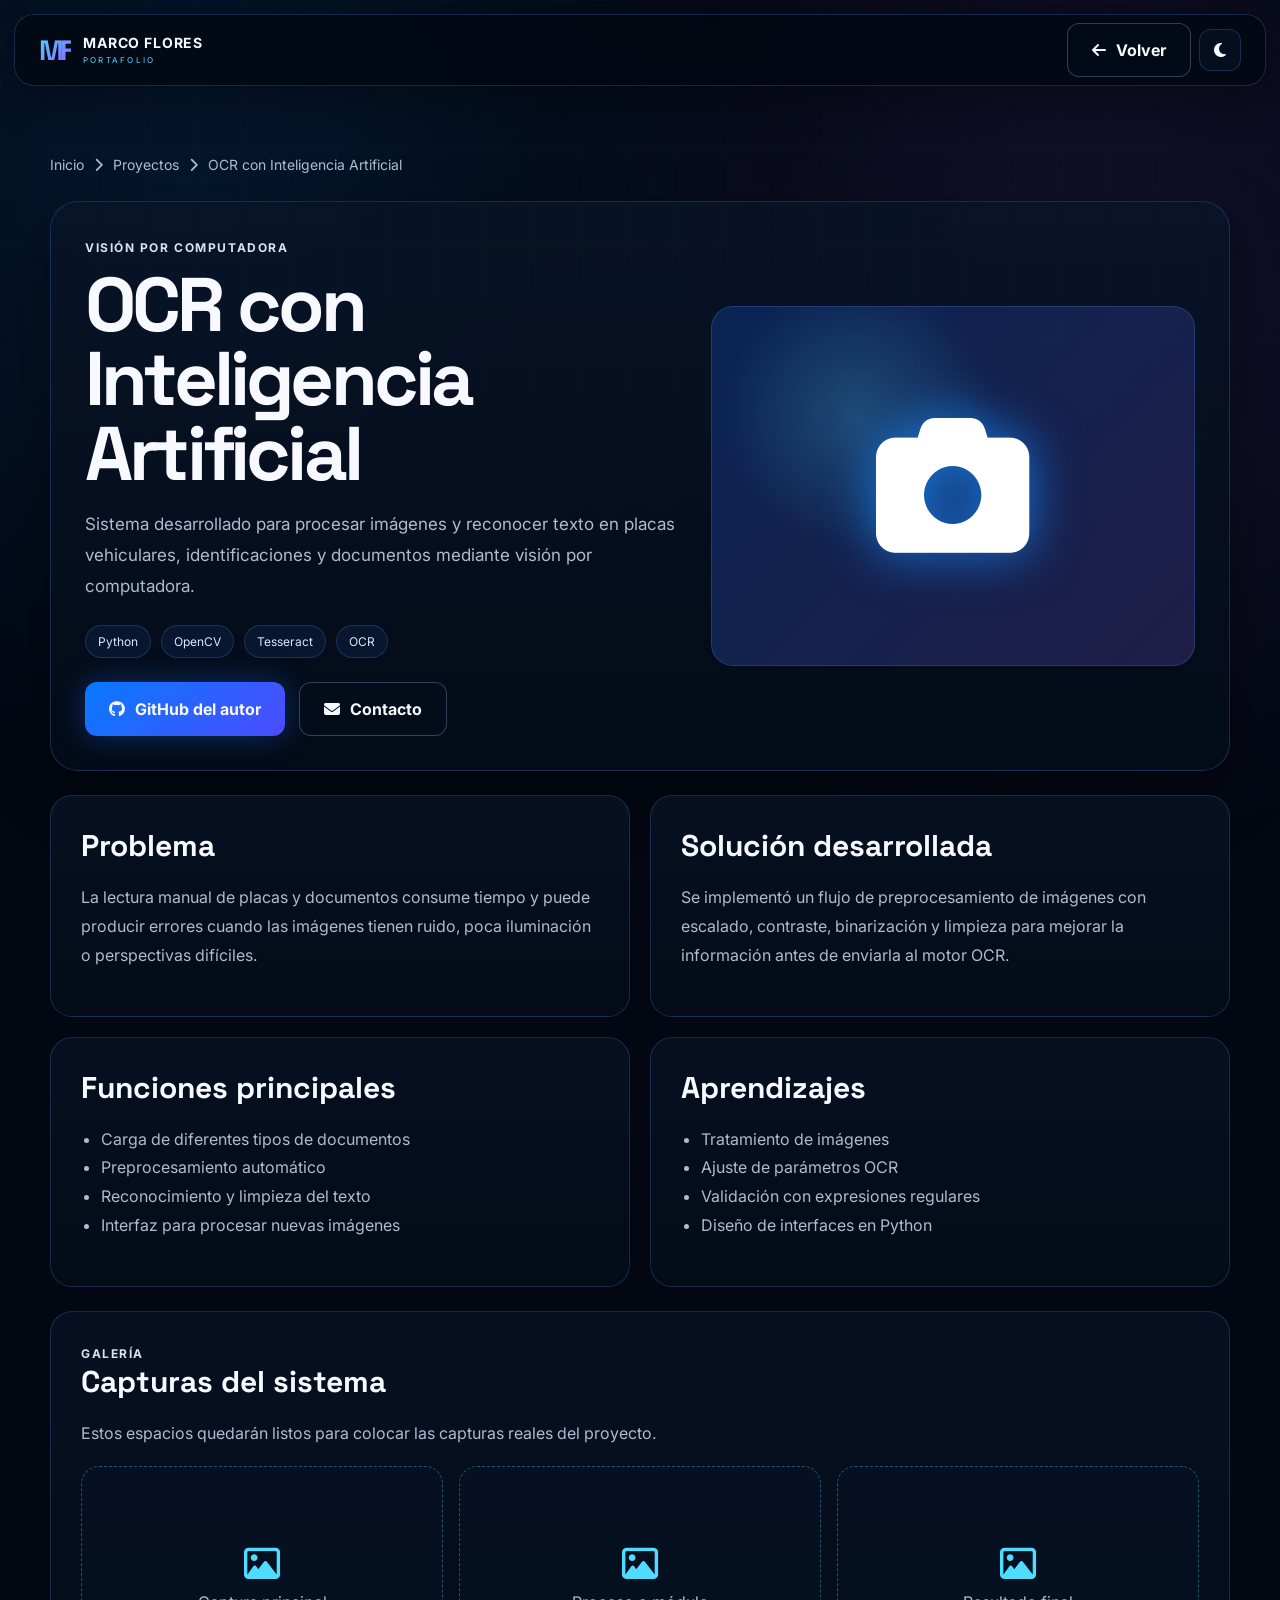
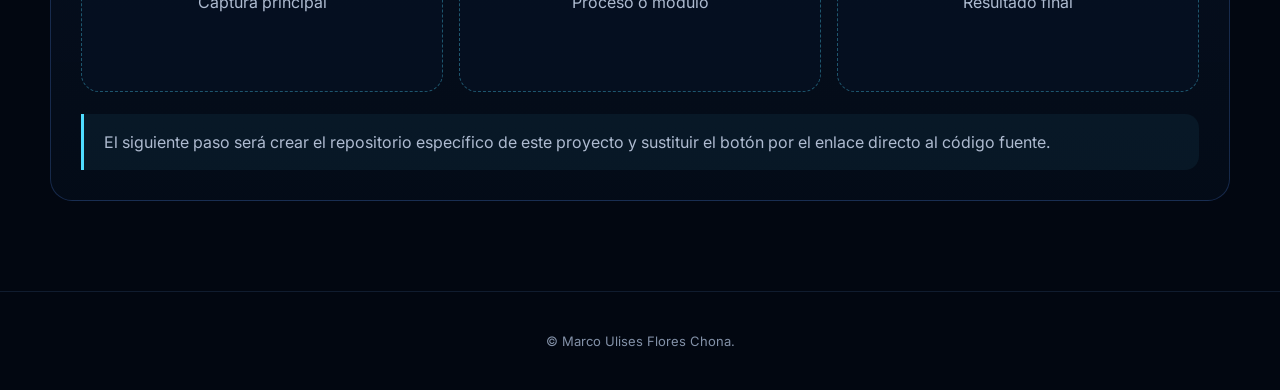
==== proyectos/ocr.html @ f9978b13 "Agregar páginas individuales de proyectos" ====
<!DOCTYPE html>
<html lang="es">
<head>
  <meta charset="UTF-8">
  <meta name="viewport" content="width=device-width, initial-scale=1.0">
  <meta name="theme-color" content="#020711">
  <link rel="preconnect" href="https://fonts.googleapis.com">
  <link rel="preconnect" href="https://fonts.gstatic.com" crossorigin>
  <link href="https://fonts.googleapis.com/css2?family=Inter:wght@400;500;600;700;800&family=Space+Grotesk:wght@500;600;700&display=swap" rel="stylesheet">
  <link rel="stylesheet" href="https://cdnjs.cloudflare.com/ajax/libs/font-awesome/6.7.2/css/all.min.css">
  <link rel="stylesheet" href="../css/style.css">

  <meta name="description" content="Sistema desarrollado para procesar imágenes y reconocer texto en placas vehiculares, identificaciones y documentos mediante visión por computadora.">
  <title>OCR con Inteligencia Artificial | Marco Flores</title>
</head>
<body>
  <canvas id="particles"></canvas>

  <header class="topbar">
    <a href="../index.html" class="brand">
      <span class="brand-mark">MF</span>
      <span class="brand-text"><strong>MARCO FLORES</strong><small>PORTAFOLIO</small></span>
    </a>
    <div class="header-actions">
      <a class="btn btn-outline" href="../index.html#proyectos"><i class="fa-solid fa-arrow-left"></i> Volver</a>
      <button class="theme-btn" id="themeBtn" aria-label="Cambiar tema"><i class="fa-solid fa-moon"></i></button>
    </div>
  </header>

  <main class="project-detail-page">
    <nav class="project-breadcrumb">
      <a href="../index.html">Inicio</a><i class="fa-solid fa-chevron-right"></i>
      <a href="../index.html#proyectos">Proyectos</a><i class="fa-solid fa-chevron-right"></i>
      <span>OCR con Inteligencia Artificial</span>
    </nav>

    <section class="project-detail-hero reveal visible">
      <div>
        <span class="kicker">VISIÓN POR COMPUTADORA</span>
        <h1>OCR con Inteligencia Artificial</h1>
        <p>Sistema desarrollado para procesar imágenes y reconocer texto en placas vehiculares, identificaciones y documentos mediante visión por computadora.</p>
        <div class="project-meta"><span>Python</span><span>OpenCV</span><span>Tesseract</span><span>OCR</span></div>
        <div class="project-actions">
          <a class="btn btn-primary" href="https://github.com/marco940" target="_blank" rel="noopener noreferrer">
            <i class="fa-brands fa-github"></i> GitHub del autor
          </a>
          <a class="btn btn-outline" href="../index.html#contacto">
            <i class="fa-solid fa-envelope"></i> Contacto
          </a>
        </div>
      </div>
      <div class="project-cover">
        <i class="fa-solid fa-camera"></i>
      </div>
    </section>

    <section class="detail-grid">
      <article class="detail-card reveal visible">
        <h2>Problema</h2>
        <p>La lectura manual de placas y documentos consume tiempo y puede producir errores cuando las imágenes tienen ruido, poca iluminación o perspectivas difíciles.</p>
      </article>
      <article class="detail-card reveal visible">
        <h2>Solución desarrollada</h2>
        <p>Se implementó un flujo de preprocesamiento de imágenes con escalado, contraste, binarización y limpieza para mejorar la información antes de enviarla al motor OCR.</p>
      </article>
      <article class="detail-card reveal visible">
        <h2>Funciones principales</h2>
        <ul><li>Carga de diferentes tipos de documentos</li><li>Preprocesamiento automático</li><li>Reconocimiento y limpieza del texto</li><li>Interfaz para procesar nuevas imágenes</li></ul>
      </article>
      <article class="detail-card reveal visible">
        <h2>Aprendizajes</h2>
        <ul><li>Tratamiento de imágenes</li><li>Ajuste de parámetros OCR</li><li>Validación con expresiones regulares</li><li>Diseño de interfaces en Python</li></ul>
      </article>
    </section>

    <section class="detail-card gallery-section reveal visible">
      <span class="kicker">GALERÍA</span>
      <h2>Capturas del sistema</h2>
      <p>Estos espacios quedarán listos para colocar las capturas reales del proyecto.</p>
      <div class="gallery-grid">
        <div class="gallery-placeholder"><div><i class="fa-regular fa-image"></i>Captura principal</div></div>
        <div class="gallery-placeholder"><div><i class="fa-regular fa-image"></i>Proceso o módulo</div></div>
        <div class="gallery-placeholder"><div><i class="fa-regular fa-image"></i>Resultado final</div></div>
      </div>
      <div class="project-note">
        El siguiente paso será crear el repositorio específico de este proyecto y sustituir el botón por el enlace directo al código fuente.
      </div>
    </section>
  </main>

  <footer><p>© <span id="year"></span> Marco Ulises Flores Chona.</p></footer>
  <script src="../js/main.js"></script>
</body>
</html>
---- css/style.css ----
:root {
  --bg: #020711;
  --panel: rgba(6, 15, 31, .72);
  --panel-strong: rgba(8, 19, 40, .92);
  --line: rgba(92, 151, 255, .22);
  --text: #f7f9ff;
  --muted: #aebbd0;
  --blue: #168bff;
  --cyan: #4fdcff;
  --purple: #8d5cff;
  --radius: 22px;
  --shadow: 0 20px 60px rgba(0, 0, 0, .42);
}

* { box-sizing: border-box; }
html { scroll-behavior: smooth; }
body {
  margin: 0;
  color: var(--text);
  background:
    radial-gradient(circle at 15% 10%, rgba(22,139,255,.12), transparent 28%),
    radial-gradient(circle at 85% 15%, rgba(141,92,255,.12), transparent 28%),
    var(--bg);
  font-family: Inter, sans-serif;
  min-height: 100vh;
  overflow-x: hidden;
}
body::before {
  content: "";
  position: fixed;
  inset: 0;
  pointer-events: none;
  background: linear-gradient(rgba(255,255,255,.015) 1px, transparent 1px),
              linear-gradient(90deg, rgba(255,255,255,.015) 1px, transparent 1px);
  background-size: 48px 48px;
  mask-image: linear-gradient(to bottom, black, transparent 85%);
}
a { color: inherit; text-decoration: none; }
img { max-width: 100%; display: block; }
button { font: inherit; }
#particles { position: fixed; inset: 0; z-index: -1; opacity: .75; }

.topbar {
  position: sticky;
  top: 0;
  z-index: 50;
  width: min(1440px, calc(100% - 28px));
  margin: 14px auto 0;
  min-height: 72px;
  padding: 0 24px;
  border: 1px solid var(--line);
  border-radius: 20px;
  background: rgba(2, 8, 18, .8);
  backdrop-filter: blur(18px);
  display: flex;
  align-items: center;
  justify-content: space-between;
  box-shadow: 0 14px 40px rgba(0,0,0,.28);
}
.brand { display:flex; align-items:center; gap:12px; }
.brand-mark {
  font-family: "Space Grotesk", sans-serif;
  font-size: 28px;
  font-weight: 800;
  letter-spacing: -4px;
  background: linear-gradient(135deg, var(--cyan), var(--purple));
  -webkit-background-clip: text;
  color: transparent;
}
.brand-text { display:flex; flex-direction:column; line-height:1.05; }
.brand-text strong { font-size: 14px; letter-spacing: .06em; }
.brand-text small { color: var(--cyan); letter-spacing: .28em; font-size: 8px; margin-top: 5px; }
.nav { display:flex; gap: 6px; align-items:center; }
.nav a {
  color: #dce5f4;
  font-size: 13px;
  padding: 25px 13px;
  position: relative;
  transition: .25s ease;
}
.nav a i { margin-right: 7px; color: #cbd6e8; }
.nav a::after {
  content:"";
  position:absolute;
  left:14px; right:14px; bottom:8px;
  height:2px; border-radius:999px;
  background: linear-gradient(90deg, var(--blue), var(--purple));
  transform: scaleX(0);
  transition:.25s ease;
}
.nav a:hover, .nav a.active { color: var(--cyan); }
.nav a.active::after, .nav a:hover::after { transform:scaleX(1); }
.menu-btn { display:none; border:0; color:white; background:transparent; font-size:22px; }

main { width:min(1320px, calc(100% - 36px)); margin:0 auto; }
.section { padding: 110px 0 40px; scroll-margin-top: 90px; }

.hero {
  min-height: 730px;
  display:grid;
  grid-template-columns: 1.08fr .92fr;
  align-items:center;
  gap:64px;
}
.eyebrow, .kicker {
  font-size: 12px;
  font-weight: 700;
  letter-spacing: .13em;
  color: #d8e2f0;
}
.eyebrow {
  display:inline-flex;
  align-items:center;
  gap:8px;
  padding:9px 13px;
  border:1px solid var(--line);
  border-radius:999px;
  background:rgba(8,19,40,.65);
}
.eyebrow i, .kicker i { color:var(--blue); font-size:8px; }
.hero h1 {
  margin:22px 0 12px;
  font-family:"Space Grotesk", sans-serif;
  font-size:clamp(52px, 6.1vw, 88px);
  line-height:.98;
  letter-spacing:-.05em;
}
.hero h1 span {
  display:block;
  background:linear-gradient(90deg, var(--cyan), var(--purple));
  -webkit-background-clip:text;
  color:transparent;
}
.role {
  color:var(--cyan);
  letter-spacing:.28em;
  font-size:13px;
  font-weight:700;
  margin:24px 0 18px;
}
.intro { max-width:650px; color:var(--muted); font-size:17px; line-height:1.75; }
.hero-actions { display:flex; gap:18px; margin:30px 0 26px; flex-wrap:wrap; }
.btn {
  min-height:54px;
  padding:0 24px;
  border-radius:12px;
  display:inline-flex;
  align-items:center;
  justify-content:center;
  gap:10px;
  font-weight:700;
  transition:.28s ease;
}
.btn-primary {
  background:linear-gradient(135deg, #0879ff, #4c4cff);
  box-shadow:0 0 30px rgba(29,111,255,.35);
}
.btn-outline { border:1px solid rgba(169,196,255,.28); background:rgba(5,13,27,.55); }
.btn:hover { transform:translateY(-3px); box-shadow:0 14px 30px rgba(42,105,255,.25); }
.social-links { display:flex; gap:20px; }
.social-links a { font-size:25px; color:#b8cff7; transition:.2s; }
.social-links a:hover { color:var(--cyan); transform:translateY(-3px); }

.hero-visual { position:relative; min-height:590px; display:grid; place-items:center; }
.photo-frame {
  width:min(430px, 84%);
  aspect-ratio: .74;
  padding:2px;
  border-radius:24px;
  background:linear-gradient(145deg, rgba(79,220,255,.9), rgba(141,92,255,.38), rgba(79,220,255,.18));
  box-shadow:0 0 30px rgba(41,136,255,.34), 0 30px 80px rgba(0,0,0,.42);
}
.photo-frame img {
  width:100%; height:100%; object-fit:cover; object-position:center;
  border-radius:22px;
  filter:saturate(.9) contrast(1.02);
}
.availability, .floating-card {
  position:absolute;
  z-index:2;
  background:rgba(6,15,31,.86);
  border:1px solid var(--line);
  backdrop-filter:blur(15px);
  box-shadow:var(--shadow);
}
.availability {
  top:35px; right:-10px;
  padding:16px 20px;
  border-radius:16px;
  display:flex; align-items:center; gap:10px;
  font-size:13px; max-width:180px;
}
.availability span { width:10px; height:10px; border-radius:50%; background:#62ff5f; box-shadow:0 0 14px #62ff5f; }
.floating-card {
  right:-12px; bottom:70px;
  border-radius:18px; padding:18px 22px;
  display:flex; align-items:center; gap:14px;
}
.floating-card i { color:var(--blue); font-size:30px; }
.floating-card strong, .floating-card span { display:block; }
.floating-card span { color:var(--cyan); font-size:13px; margin-top:4px; }

.stats {
  padding:22px 34px;
  border:1px solid var(--line);
  border-radius:var(--radius);
  background:linear-gradient(180deg, rgba(10,22,43,.8), rgba(5,14,28,.8));
  box-shadow:var(--shadow);
  display:grid;
  grid-template-columns:repeat(5,1fr);
}
.stats article {
  display:flex; align-items:center; justify-content:center; gap:15px;
  padding:10px 18px;
  border-right:1px solid rgba(118,161,230,.17);
}
.stats article:last-child { border-right:0; }
.stats i { color:var(--blue); font-size:27px; }
.stats strong { display:block; font-size:24px; }
.stats span { color:var(--muted); font-size:12px; display:block; margin-top:3px; }

.section-heading { display:flex; justify-content:space-between; align-items:end; gap:20px; margin-bottom:28px; }
.section-heading h2, .glass-card h2, .contact h2 {
  font-family:"Space Grotesk", sans-serif;
  font-size:clamp(28px,3vw,42px);
  margin:9px 0 0;
}
.section-heading > a { color:#cbd8ec; font-size:14px; }
.section-heading > a i { margin-left:10px; }

.projects-grid { display:grid; grid-template-columns:repeat(4,1fr); gap:18px; }
.project-card {
  border:1px solid var(--line);
  border-radius:18px;
  overflow:hidden;
  background:linear-gradient(180deg, rgba(9,20,39,.88), rgba(4,12,25,.92));
  transition:.3s ease;
  box-shadow:0 18px 45px rgba(0,0,0,.25);
}
.project-card:hover { transform:translateY(-8px); border-color:rgba(79,220,255,.55); box-shadow:0 22px 55px rgba(14,91,212,.18); }
.project-image {
  height:180px;
  position:relative;
  display:grid;
  place-items:center;
  overflow:hidden;
}
.project-image::before {
  content:"";
  position:absolute; inset:0;
  background:
    linear-gradient(135deg, rgba(16,95,255,.26), rgba(141,92,255,.14)),
    radial-gradient(circle at 30% 30%, rgba(79,220,255,.25), transparent 28%);
}
.project-image::after {
  content:"";
  position:absolute; inset:0;
  background:linear-gradient(to top, rgba(3,10,22,.98), transparent 70%);
}
.project-ocr { background:url("https://images.unsplash.com/photo-1503376780353-7e6692767b70?auto=format&fit=crop&w=900&q=80") center/cover; }
.project-pos { background:url("https://images.unsplash.com/photo-1495474472287-4d71bcdd2085?auto=format&fit=crop&w=900&q=80") center/cover; }
.project-feedback { background:url("https://images.unsplash.com/photo-1551288049-bebda4e38f71?auto=format&fit=crop&w=900&q=80") center/cover; }
.project-robot { background:url("../img/robot-2wd.png") center/cover no-repeat; }
.project-icon { position:relative; z-index:2; font-size:42px; color:white; text-shadow:0 0 25px var(--blue); }
.project-content { padding:20px; }
.project-topline { display:flex; align-items:center; justify-content:space-between; gap:12px; }
.project-topline h3 { margin:0; font-size:20px; }
.project-topline a { width:35px; height:35px; display:grid; place-items:center; border-radius:10px; background:rgba(35,96,198,.13); color:var(--cyan); }
.project-content h4 { margin:7px 0 12px; font-size:14px; color:#e9effa; }
.project-content p { color:var(--muted); font-size:13px; line-height:1.65; min-height:84px; }
.tags { display:flex; flex-wrap:wrap; gap:7px; margin-top:16px; }
.tags span {
  padding:6px 10px; border-radius:999px;
  background:rgba(70,104,169,.18);
  color:#d9e4f5; font-size:11px;
  border:1px solid rgba(113,155,228,.12);
}

.about-grid { display:grid; grid-template-columns:1fr 1fr; gap:20px; }
.glass-card {
  border:1px solid var(--line);
  border-radius:var(--radius);
  background:linear-gradient(180deg, rgba(9,20,39,.76), rgba(4,12,25,.86));
  box-shadow:var(--shadow);
  padding:34px;
}
.glass-card p { color:var(--muted); line-height:1.75; }
.skills { display:flex; flex-wrap:wrap; gap:12px; margin-top:24px; }
.skills span, .cert-grid span {
  padding:13px 16px; border-radius:12px;
  background:rgba(20,47,91,.34);
  border:1px solid var(--line);
  color:#e9f0fb;
}
.skills i { color:var(--cyan); margin-right:8px; }
.muted { color:var(--muted); }
.cert-grid { display:grid; grid-template-columns:repeat(4,1fr); gap:12px; margin-top:24px; }
.contact { display:flex; align-items:center; justify-content:space-between; gap:30px; margin-bottom:70px; }
footer { border-top:1px solid rgba(110,154,231,.14); color:#8391a8; text-align:center; padding:28px 20px; font-size:13px; }

.reveal { opacity:0; transform:translateY(24px); transition:.75s ease; }
.reveal.visible { opacity:1; transform:none; }

@media (max-width: 1050px) {
  .nav {
    position:absolute; top:82px; left:0; right:0;
    display:none; flex-direction:column; align-items:stretch;
    padding:10px; background:rgba(2,8,18,.97);
    border:1px solid var(--line); border-radius:18px;
  }
  .nav.open { display:flex; }
  .nav a { padding:15px; }
  .menu-btn { display:block; }
  .hero { grid-template-columns:1fr; padding-top:80px; }
  .hero-copy { text-align:center; }
  .intro { margin-inline:auto; }
  .hero-actions, .social-links { justify-content:center; }
  .projects-grid { grid-template-columns:repeat(2,1fr); }
  .stats { grid-template-columns:repeat(2,1fr); }
  .stats article { border-right:0; border-bottom:1px solid rgba(118,161,230,.12); }
  .stats article:last-child { grid-column:1/-1; }
}
@media (max-width: 700px) {
  main { width:min(100% - 24px, 1320px); }
  .topbar { width:calc(100% - 20px); padding:0 16px; }
  .brand-text { display:none; }
  .hero { min-height:auto; gap:35px; }
  .hero h1 { font-size:46px; }
  .role { letter-spacing:.14em; line-height:1.6; }
  .hero-visual { min-height:500px; }
  .availability { right:0; top:12px; }
  .floating-card { right:0; bottom:26px; }
  .stats { grid-template-columns:1fr; }
  .stats article, .stats article:last-child { grid-column:auto; justify-content:flex-start; }
  .projects-grid, .about-grid, .cert-grid { grid-template-columns:1fr; }
  .section-heading, .contact { align-items:flex-start; flex-direction:column; }
  .section { padding-top:85px; }
}


/* Mejoras V3 */
.header-actions { display: flex; align-items: center; gap: 8px; }
.theme-btn {
  width: 42px; height: 42px; border-radius: 12px;
  border: 1px solid var(--line); background: rgba(9, 20, 39, .62);
  color: var(--text); cursor: pointer; transition: .25s ease;
}
.theme-btn:hover { transform: translateY(-2px); color: var(--cyan); }

.typing-cursor { animation: blink .75s infinite; margin-left: 3px; }
@keyframes blink { 50% { opacity: 0; } }

.project-open {
  width: 35px; height: 35px; display: grid; place-items: center;
  border: 0; border-radius: 10px; cursor: pointer;
  background: rgba(35,96,198,.13); color: var(--cyan); transition: .25s ease;
}
.project-open:hover { transform: translateY(-2px) rotate(4deg); background: rgba(35,96,198,.3); }

.experience-section { position: relative; }
.timeline { max-width: 980px; margin: 35px auto 0; position: relative; }
.timeline::before {
  content: ""; position: absolute; top: 0; bottom: 0; left: 155px; width: 2px;
  background: linear-gradient(var(--cyan), var(--purple), transparent);
}
.timeline-item { display: grid; grid-template-columns: 125px 1fr; gap: 62px; position: relative; margin-bottom: 25px; }
.timeline-item::before {
  content: ""; position: absolute; left: 147px; top: 27px; width: 16px; height: 16px;
  border-radius: 50%; background: var(--blue); box-shadow: 0 0 20px var(--blue);
}
.timeline-date { color: var(--cyan); font-size: 13px; font-weight: 700; padding-top: 26px; text-align: right; }
.timeline-card {
  border: 1px solid var(--line); border-radius: 18px; padding: 24px;
  background: linear-gradient(180deg, rgba(9,20,39,.78), rgba(4,12,25,.88));
  box-shadow: var(--shadow);
}
.timeline-card h3 { margin: 0 0 10px; font-family: "Space Grotesk", sans-serif; }
.timeline-card p { margin: 0; color: var(--muted); line-height: 1.7; }

.back-to-top {
  position: fixed; right: 24px; bottom: 24px; z-index: 30;
  width: 46px; height: 46px; border: 1px solid var(--line); border-radius: 14px;
  background: linear-gradient(135deg, #0879ff, #4c4cff); color: white;
  cursor: pointer; opacity: 0; pointer-events: none; transform: translateY(12px);
  transition: .25s ease; box-shadow: 0 12px 30px rgba(29,111,255,.3);
}
.back-to-top.visible { opacity: 1; pointer-events: auto; transform: none; }

.project-modal { position: fixed; inset: 0; z-index: 100; display: none; }
.project-modal.open { display: grid; place-items: center; }
.modal-backdrop { position: absolute; inset: 0; background: rgba(0,4,12,.78); backdrop-filter: blur(10px); }
.modal-content {
  width: min(760px, calc(100% - 28px)); max-height: 86vh; overflow-y: auto;
  position: relative; z-index: 1; border: 1px solid rgba(79,220,255,.35);
  border-radius: 24px; padding: 36px;
  background: linear-gradient(180deg, rgba(9,20,39,.98), rgba(3,10,22,.98));
  box-shadow: 0 30px 100px rgba(0,0,0,.65);
  animation: modalIn .28s ease;
}
@keyframes modalIn { from { opacity: 0; transform: translateY(18px) scale(.98); } }
.modal-close {
  position: absolute; top: 18px; right: 18px; width: 42px; height: 42px;
  border-radius: 12px; border: 1px solid var(--line);
  background: rgba(255,255,255,.04); color: white; cursor: pointer;
}
.modal-content h2 { font: 700 clamp(30px,5vw,48px)/1.05 "Space Grotesk", sans-serif; margin: 12px 48px 18px 0; }
.modal-content > p { color: var(--muted); line-height: 1.75; }
.modal-columns { display: grid; grid-template-columns: 1.35fr .65fr; gap: 25px; margin: 28px 0; }
.modal-columns h3 { margin: 0 0 14px; }
.modal-columns ul { margin: 0; padding-left: 20px; color: var(--muted); line-height: 1.9; }
.modal-actions { display: flex; gap: 12px; flex-wrap: wrap; }

body.light-theme {
  --bg: #eef4ff;
  --panel: rgba(255,255,255,.75);
  --panel-strong: rgba(255,255,255,.95);
  --line: rgba(31,89,178,.2);
  --text: #0a1730;
  --muted: #53627a;
  background: radial-gradient(circle at 15% 10%, rgba(22,139,255,.13), transparent 28%),
              radial-gradient(circle at 85% 15%, rgba(141,92,255,.11), transparent 28%),
              var(--bg);
}
body.light-theme .topbar,
body.light-theme .project-card,
body.light-theme .glass-card,
body.light-theme .timeline-card,
body.light-theme .modal-content { background: rgba(248,251,255,.9); }
body.light-theme .nav a,
body.light-theme .nav a i,
body.light-theme .project-content h4 { color: #24334d; }
body.light-theme .btn-outline { background: rgba(255,255,255,.72); }
body.light-theme .modal-close { color: #0a1730; }

@media (max-width: 700px) {
  .timeline::before { left: 9px; }
  .timeline-item { grid-template-columns: 1fr; gap: 10px; padding-left: 34px; }
  .timeline-item::before { left: 1px; top: 8px; }
  .timeline-date { text-align: left; padding-top: 0; }
  .modal-columns { grid-template-columns: 1fr; }
  .modal-content { padding: 28px 22px; }
}


.btn-ghost {
  border: 1px solid rgba(79,220,255,.25);
  background: rgba(79,220,255,.06);
  color: var(--cyan);
}

.project-detail-page {
  width: min(1180px, calc(100% - 32px));
  margin: 0 auto;
  padding: 70px 0 90px;
}
.project-breadcrumb {
  display: flex;
  gap: 10px;
  align-items: center;
  color: var(--muted);
  font-size: 14px;
  margin-bottom: 28px;
}
.project-breadcrumb a:hover { color: var(--cyan); }
.project-detail-hero {
  display: grid;
  grid-template-columns: 1.1fr .9fr;
  gap: 34px;
  align-items: center;
  padding: 34px;
  border: 1px solid var(--line);
  border-radius: 28px;
  background: linear-gradient(180deg, rgba(9,20,39,.84), rgba(4,12,25,.94));
  box-shadow: var(--shadow);
}
.project-detail-hero h1 {
  margin: 12px 0 18px;
  font: 700 clamp(42px,7vw,76px)/.98 "Space Grotesk", sans-serif;
  letter-spacing: -.05em;
}
.project-detail-hero p { color: var(--muted); line-height: 1.8; font-size: 17px; }
.project-cover {
  min-height: 360px;
  border-radius: 22px;
  border: 1px solid var(--line);
  display: grid;
  place-items: center;
  background:
    radial-gradient(circle at 30% 30%, rgba(79,220,255,.22), transparent 32%),
    linear-gradient(135deg, rgba(18,99,255,.24), rgba(141,92,255,.18)),
    #07101f;
  overflow: hidden;
}
.project-cover i {
  font-size: clamp(90px,12vw,170px);
  color: white;
  text-shadow: 0 0 50px rgba(22,139,255,.8);
}
.project-meta {
  display: flex;
  flex-wrap: wrap;
  gap: 10px;
  margin: 24px 0 0;
}
.project-meta span {
  border: 1px solid var(--line);
  background: rgba(23,58,109,.25);
  color: #dbe7f8;
  border-radius: 999px;
  padding: 8px 12px;
  font-size: 12px;
}
.detail-grid {
  display: grid;
  grid-template-columns: 1fr 1fr;
  gap: 20px;
  margin-top: 24px;
}
.detail-card {
  border: 1px solid var(--line);
  border-radius: 22px;
  background: linear-gradient(180deg, rgba(9,20,39,.74), rgba(4,12,25,.86));
  padding: 30px;
}
.detail-card h2 { margin: 0 0 18px; font: 700 30px "Space Grotesk", sans-serif; }
.detail-card p, .detail-card li { color: var(--muted); line-height: 1.8; }
.detail-card ul { padding-left: 20px; }
.gallery-section { margin-top: 24px; }
.gallery-grid { display: grid; grid-template-columns: repeat(3,1fr); gap: 16px; margin-top: 18px; }
.gallery-placeholder {
  aspect-ratio: 16/10;
  border: 1px dashed rgba(79,220,255,.35);
  border-radius: 18px;
  display: grid;
  place-items: center;
  text-align: center;
  color: var(--muted);
  background: rgba(8,20,40,.45);
  padding: 20px;
}
.gallery-placeholder i { display: block; font-size: 36px; color: var(--cyan); margin-bottom: 10px; }
.project-actions { display: flex; flex-wrap: wrap; gap: 14px; margin-top: 24px; }
.project-note {
  margin-top: 22px;
  padding: 18px 20px;
  border-left: 3px solid var(--cyan);
  background: rgba(79,220,255,.06);
  border-radius: 0 14px 14px 0;
  color: var(--muted);
}
body.light-theme .project-detail-hero,
body.light-theme .detail-card { background: rgba(248,251,255,.92); }
body.light-theme .project-meta span { color: #23344d; }
@media (max-width: 820px) {
  .project-detail-hero, .detail-grid { grid-template-columns: 1fr; }
  .gallery-grid { grid-template-columns: 1fr; }
  .project-detail-hero { padding: 24px; }
}
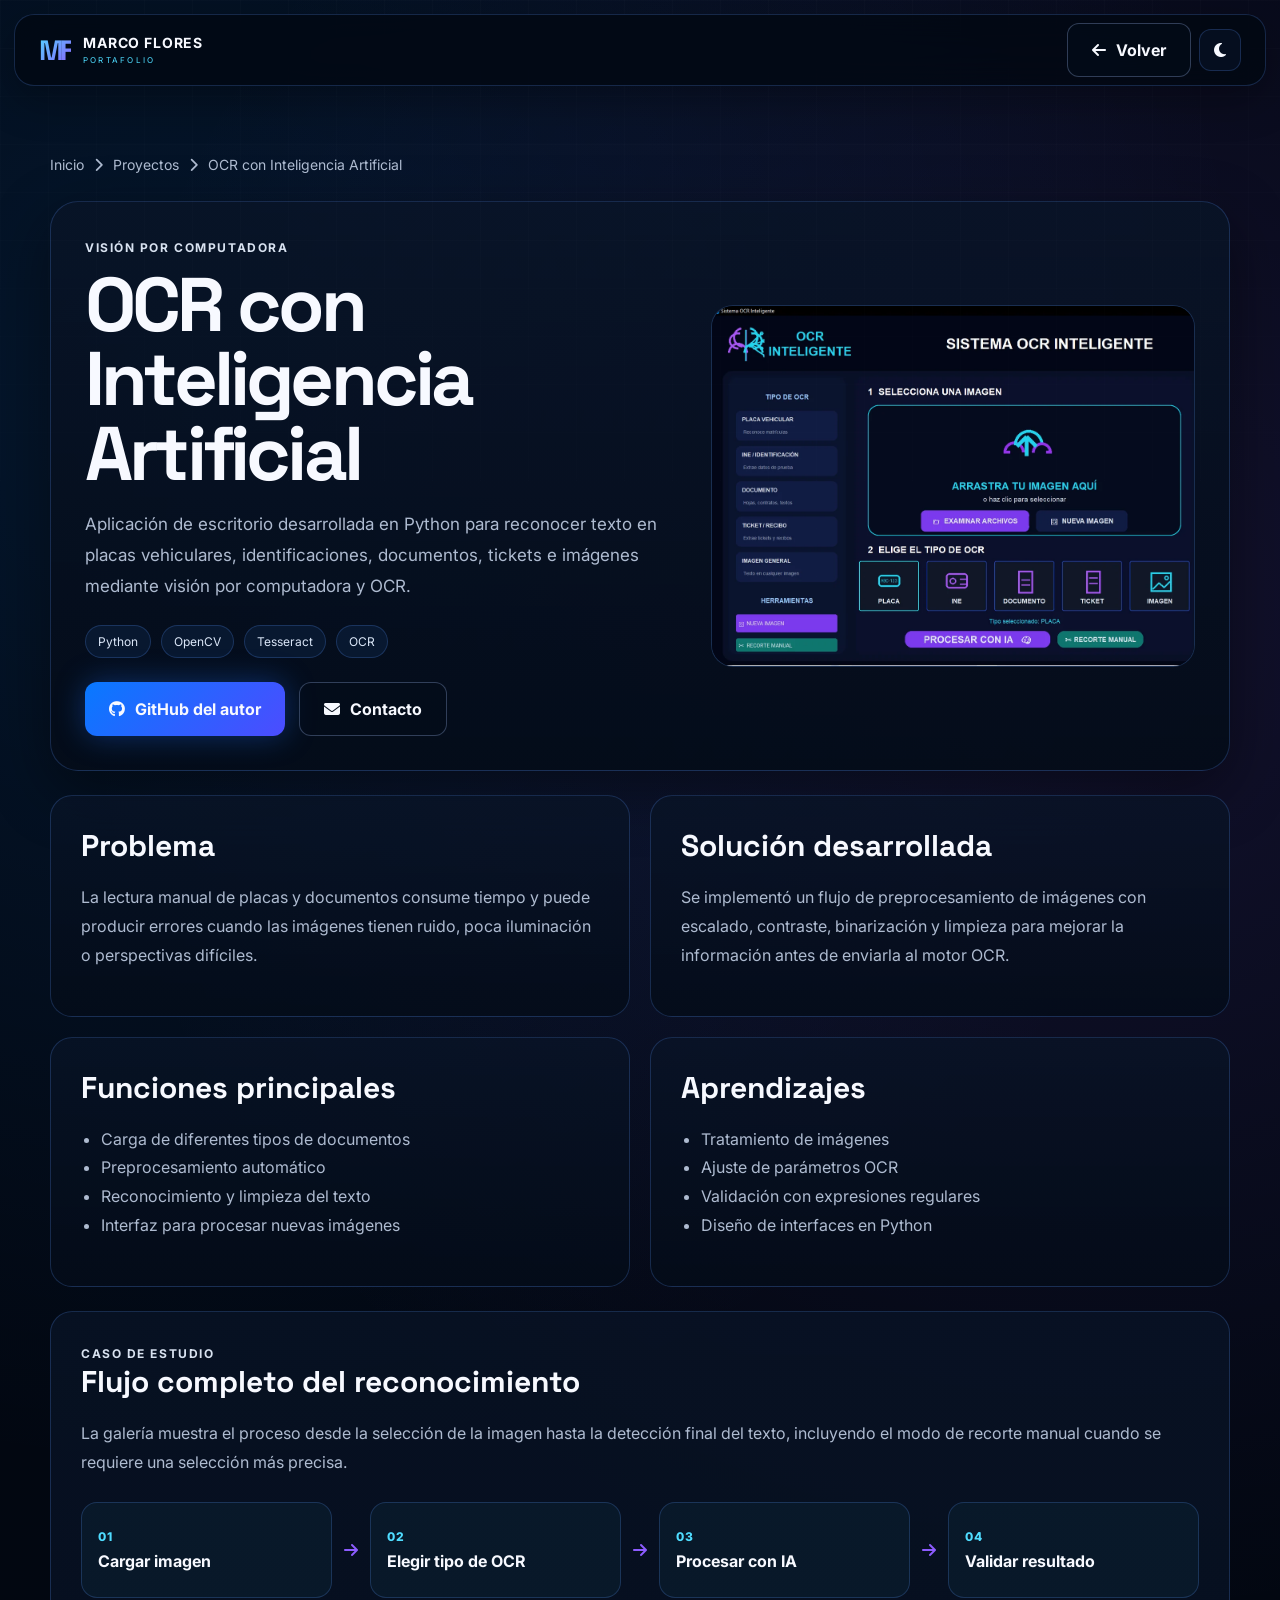
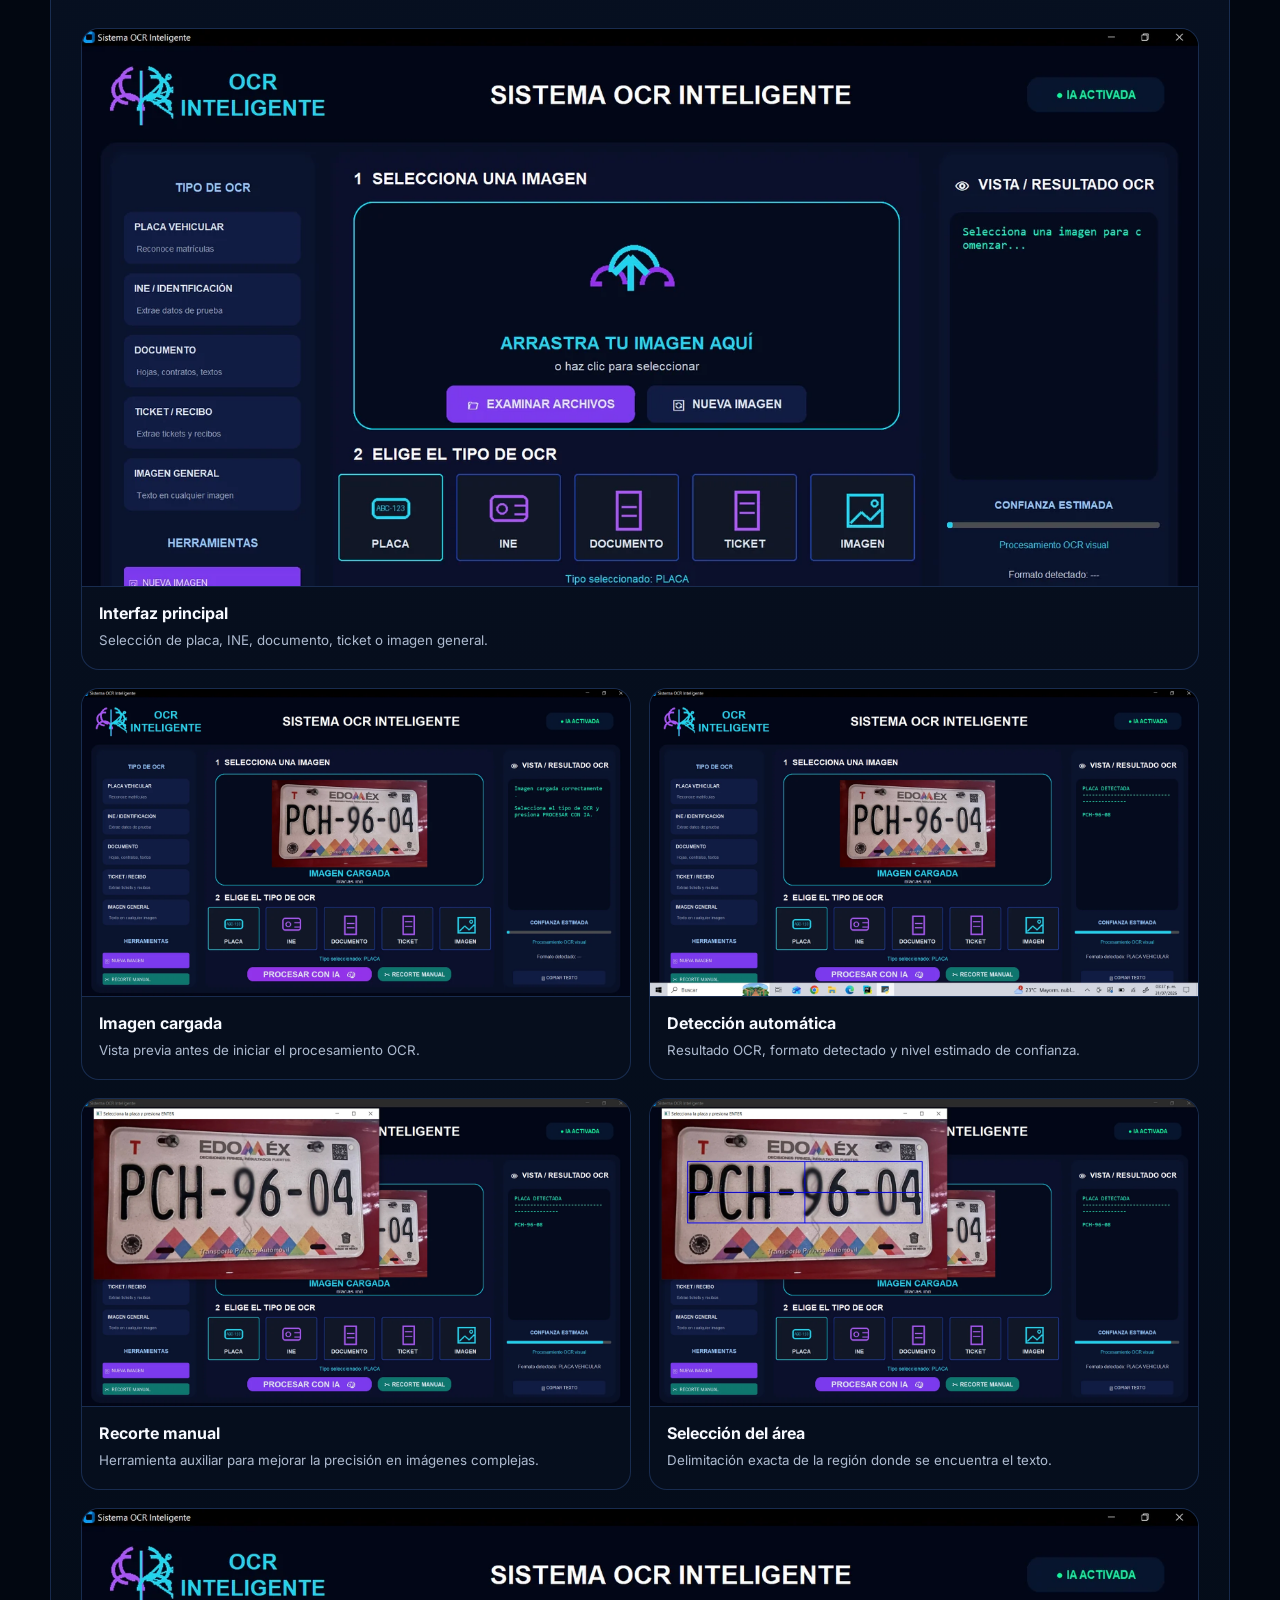
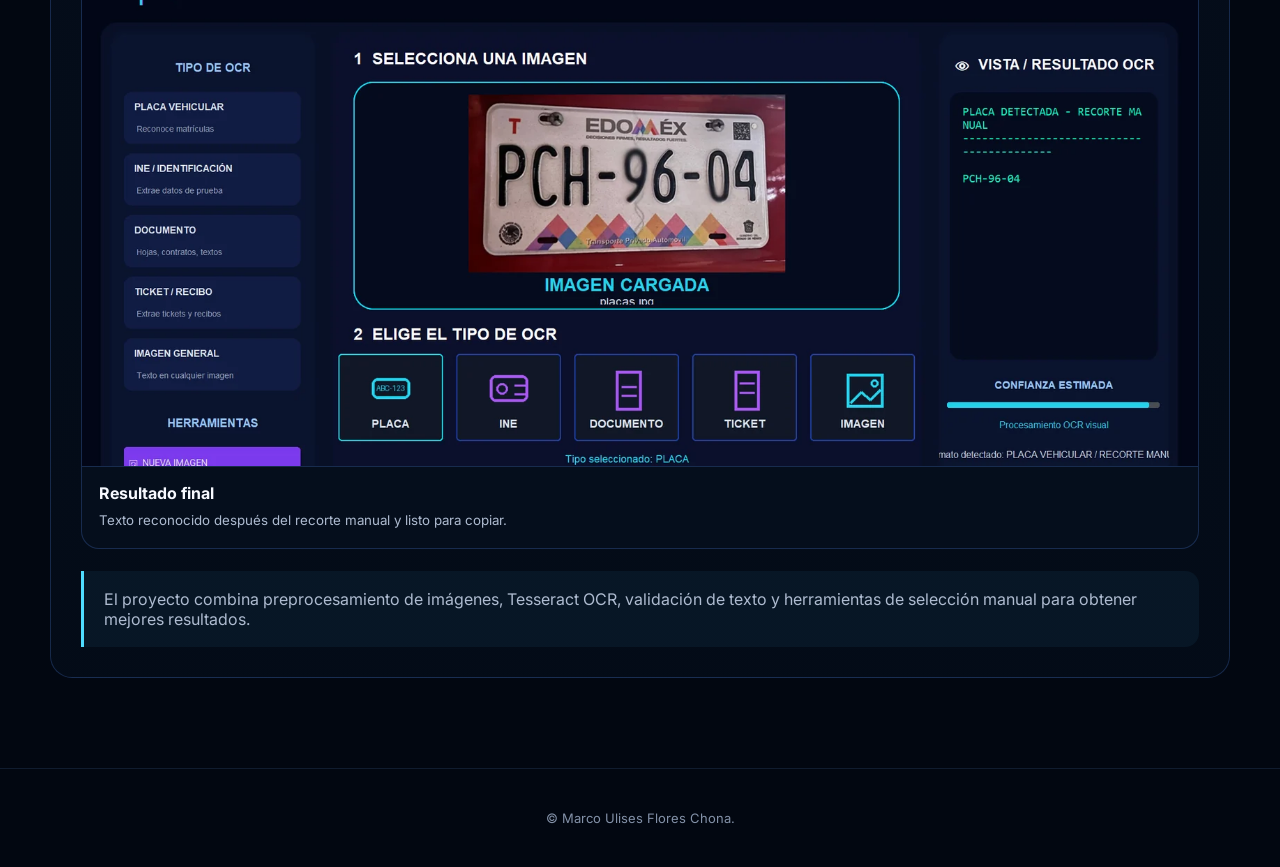
==== commit ff8cb646: "Agregar capturas reales del sistema OCR" ====
--- a/proyectos/ocr.html
+++ b/proyectos/ocr.html
@@ -10,7 +10,7 @@
   <link rel="stylesheet" href="https://cdnjs.cloudflare.com/ajax/libs/font-awesome/6.7.2/css/all.min.css">
   <link rel="stylesheet" href="../css/style.css">
 
-  <meta name="description" content="Sistema desarrollado para procesar imágenes y reconocer texto en placas vehiculares, identificaciones y documentos mediante visión por computadora.">
+  <meta name="description" content="Aplicación de escritorio desarrollada en Python para reconocer texto en placas vehiculares, identificaciones, documentos, tickets e imágenes mediante visión por computadora y OCR.">
   <title>OCR con Inteligencia Artificial | Marco Flores</title>
 </head>
 <body>
@@ -38,7 +38,7 @@
       <div>
         <span class="kicker">VISIÓN POR COMPUTADORA</span>
         <h1>OCR con Inteligencia Artificial</h1>
-        <p>Sistema desarrollado para procesar imágenes y reconocer texto en placas vehiculares, identificaciones y documentos mediante visión por computadora.</p>
+        <p>Aplicación de escritorio desarrollada en Python para reconocer texto en placas vehiculares, identificaciones, documentos, tickets e imágenes mediante visión por computadora y OCR.</p>
         <div class="project-meta"><span>Python</span><span>OpenCV</span><span>Tesseract</span><span>OCR</span></div>
         <div class="project-actions">
           <a class="btn btn-primary" href="https://github.com/marco940" target="_blank" rel="noopener noreferrer">
@@ -49,8 +49,9 @@
           </a>
         </div>
       </div>
-      <div class="project-cover">
-        <i class="fa-solid fa-camera"></i>
+      <div class="project-cover project-cover-image">
+        <img src="../img/proyectos/ocr/interfaz-principal.webp"
+             alt="Interfaz principal del Sistema OCR Inteligente">
       </div>
     </section>
 
@@ -74,16 +75,59 @@
     </section>
 
     <section class="detail-card gallery-section reveal visible">
-      <span class="kicker">GALERÍA</span>
-      <h2>Capturas del sistema</h2>
-      <p>Estos espacios quedarán listos para colocar las capturas reales del proyecto.</p>
-      <div class="gallery-grid">
-        <div class="gallery-placeholder"><div><i class="fa-regular fa-image"></i>Captura principal</div></div>
-        <div class="gallery-placeholder"><div><i class="fa-regular fa-image"></i>Proceso o módulo</div></div>
-        <div class="gallery-placeholder"><div><i class="fa-regular fa-image"></i>Resultado final</div></div>
+      <span class="kicker">CASO DE ESTUDIO</span>
+      <h2>Flujo completo del reconocimiento</h2>
+      <p>
+        La galería muestra el proceso desde la selección de la imagen hasta la detección
+        final del texto, incluyendo el modo de recorte manual cuando se requiere una
+        selección más precisa.
+      </p>
+
+      <div class="ocr-flow">
+        <div><span>01</span><strong>Cargar imagen</strong></div>
+        <i class="fa-solid fa-arrow-right"></i>
+        <div><span>02</span><strong>Elegir tipo de OCR</strong></div>
+        <i class="fa-solid fa-arrow-right"></i>
+        <div><span>03</span><strong>Procesar con IA</strong></div>
+        <i class="fa-solid fa-arrow-right"></i>
+        <div><span>04</span><strong>Validar resultado</strong></div>
       </div>
+
+      <div class="project-gallery">
+        <a class="gallery-item gallery-featured" href="../img/proyectos/ocr/interfaz-principal.webp" target="_blank">
+          <img src="../img/proyectos/ocr/interfaz-principal.webp" alt="Interfaz principal del OCR">
+          <span><strong>Interfaz principal</strong><small>Selección de placa, INE, documento, ticket o imagen general.</small></span>
+        </a>
+
+        <a class="gallery-item" href="../img/proyectos/ocr/imagen-cargada.webp" target="_blank">
+          <img src="../img/proyectos/ocr/imagen-cargada.webp" alt="Imagen de placa cargada en el sistema">
+          <span><strong>Imagen cargada</strong><small>Vista previa antes de iniciar el procesamiento OCR.</small></span>
+        </a>
+
+        <a class="gallery-item" href="../img/proyectos/ocr/resultado-automatico.webp" target="_blank">
+          <img src="../img/proyectos/ocr/resultado-automatico.webp" alt="Resultado automático de reconocimiento de placa">
+          <span><strong>Detección automática</strong><small>Resultado OCR, formato detectado y nivel estimado de confianza.</small></span>
+        </a>
+
+        <a class="gallery-item" href="../img/proyectos/ocr/recorte-manual.webp" target="_blank">
+          <img src="../img/proyectos/ocr/recorte-manual.webp" alt="Ventana de recorte manual del OCR">
+          <span><strong>Recorte manual</strong><small>Herramienta auxiliar para mejorar la precisión en imágenes complejas.</small></span>
+        </a>
+
+        <a class="gallery-item" href="../img/proyectos/ocr/seleccion-area.webp" target="_blank">
+          <img src="../img/proyectos/ocr/seleccion-area.webp" alt="Selección manual del área de la placa">
+          <span><strong>Selección del área</strong><small>Delimitación exacta de la región donde se encuentra el texto.</small></span>
+        </a>
+
+        <a class="gallery-item gallery-featured" href="../img/proyectos/ocr/resultado-final.webp" target="_blank">
+          <img src="../img/proyectos/ocr/resultado-final.webp" alt="Resultado final del reconocimiento manual">
+          <span><strong>Resultado final</strong><small>Texto reconocido después del recorte manual y listo para copiar.</small></span>
+        </a>
+      </div>
+
       <div class="project-note">
-        El siguiente paso será crear el repositorio específico de este proyecto y sustituir el botón por el enlace directo al código fuente.
+        El proyecto combina preprocesamiento de imágenes, Tesseract OCR, validación de texto
+        y herramientas de selección manual para obtener mejores resultados.
       </div>
     </section>
   </main>
--- a/css/style.css
+++ b/css/style.css
@@ -556,3 +556,366 @@
   .gallery-grid { grid-template-columns: 1fr; }
   .project-detail-hero { padding: 24px; }
 }
+
+
+/* ===== Contacto integrado ===== */
+.contact-section {
+  width: min(1180px, calc(100% - 32px));
+  margin: 0 auto;
+}
+
+.contact-section .section-head {
+  max-width: 760px;
+  margin-bottom: 28px;
+}
+
+.contact-grid {
+  display: grid;
+  grid-template-columns: repeat(2, minmax(0, 1fr));
+  gap: 18px;
+}
+
+.contact-card {
+  position: relative;
+  display: flex;
+  align-items: center;
+  gap: 18px;
+  min-height: 112px;
+  padding: 22px;
+  border: 1px solid var(--line);
+  border-radius: 20px;
+  background:
+    linear-gradient(180deg, rgba(9,20,39,.82), rgba(4,12,25,.92));
+  box-shadow: 0 18px 45px rgba(0,0,0,.18);
+  transition: transform .25s ease, border-color .25s ease, box-shadow .25s ease;
+  overflow: hidden;
+}
+
+.contact-card::before {
+  content: "";
+  position: absolute;
+  inset: 0;
+  background: radial-gradient(circle at 0 0, rgba(79,220,255,.13), transparent 38%);
+  pointer-events: none;
+}
+
+.contact-card:hover {
+  transform: translateY(-5px);
+  border-color: rgba(79,220,255,.48);
+  box-shadow: 0 22px 55px rgba(0,0,0,.3), 0 0 30px rgba(79,220,255,.08);
+}
+
+.contact-icon {
+  width: 54px;
+  height: 54px;
+  flex: 0 0 54px;
+  display: grid;
+  place-items: center;
+  border-radius: 16px;
+  color: var(--cyan);
+  font-size: 23px;
+  background: rgba(79,220,255,.09);
+  border: 1px solid rgba(79,220,255,.2);
+}
+
+.contact-card small {
+  display: block;
+  margin-bottom: 7px;
+  color: var(--muted);
+  font-size: 12px;
+  text-transform: uppercase;
+  letter-spacing: .1em;
+}
+
+.contact-card strong {
+  color: var(--text);
+  font-size: 16px;
+  overflow-wrap: anywhere;
+}
+
+.contact-arrow {
+  margin-left: auto;
+  color: var(--muted);
+  font-size: 14px;
+}
+
+.footer {
+  width: min(1180px, calc(100% - 32px));
+  margin: 70px auto 0;
+  padding: 32px 0 26px;
+  border-top: 1px solid var(--line);
+}
+
+.footer-content {
+  display: flex;
+  align-items: center;
+  justify-content: space-between;
+  gap: 24px;
+}
+
+.footer-content strong {
+  font-family: "Space Grotesk", sans-serif;
+  font-size: 18px;
+}
+
+.footer-content p,
+.copyright {
+  color: var(--muted);
+  line-height: 1.7;
+}
+
+.footer-social {
+  display: flex;
+  gap: 10px;
+}
+
+.footer-social a {
+  width: 42px;
+  height: 42px;
+  display: grid;
+  place-items: center;
+  border: 1px solid var(--line);
+  border-radius: 12px;
+  color: var(--muted);
+  background: rgba(79,220,255,.05);
+  transition: .25s ease;
+}
+
+.footer-social a:hover {
+  color: var(--cyan);
+  border-color: rgba(79,220,255,.45);
+  transform: translateY(-3px);
+}
+
+.copyright {
+  margin-top: 26px;
+  font-size: 13px;
+}
+
+body.light-theme .contact-card {
+  background: rgba(248,251,255,.94);
+}
+
+@media (max-width: 760px) {
+  .contact-grid {
+    grid-template-columns: 1fr;
+  }
+
+  .footer-content {
+    align-items: flex-start;
+    flex-direction: column;
+  }
+}
+
+
+/* ===== Contactos privados: sólo iconos y nombre de la plataforma ===== */
+.contact-icons {
+  display: grid;
+  grid-template-columns: repeat(4, minmax(150px, 1fr));
+  gap: 20px;
+  margin-top: 30px;
+}
+
+.contact-icon-card {
+  min-height: 175px;
+  display: flex;
+  flex-direction: column;
+  align-items: center;
+  justify-content: center;
+  gap: 18px;
+  border: 1px solid var(--line);
+  border-radius: 22px;
+  background: linear-gradient(180deg, rgba(9,20,39,.84), rgba(4,12,25,.94));
+  box-shadow: 0 18px 45px rgba(0,0,0,.2);
+  transition: transform .25s ease, border-color .25s ease, box-shadow .25s ease;
+}
+
+.contact-icon-card i {
+  font-size: 44px;
+  transition: transform .25s ease, filter .25s ease;
+}
+
+.contact-icon-card span {
+  color: var(--text);
+  font-weight: 700;
+  font-size: 15px;
+}
+
+.contact-icon-card:hover {
+  transform: translateY(-6px);
+}
+
+.contact-icon-card:hover i {
+  transform: scale(1.08);
+}
+
+.contact-icon-card.email {
+  color: #2d9cff;
+  border-color: rgba(45,156,255,.35);
+}
+
+.contact-icon-card.whatsapp {
+  color: #25d366;
+  border-color: rgba(37,211,102,.35);
+}
+
+.contact-icon-card.linkedin {
+  color: #0a66c2;
+  border-color: rgba(10,102,194,.4);
+}
+
+.contact-icon-card.github {
+  color: #a970ff;
+  border-color: rgba(169,112,255,.38);
+}
+
+.contact-icon-card.email:hover {
+  box-shadow: 0 0 32px rgba(45,156,255,.16);
+}
+
+.contact-icon-card.whatsapp:hover {
+  box-shadow: 0 0 32px rgba(37,211,102,.14);
+}
+
+.contact-icon-card.linkedin:hover {
+  box-shadow: 0 0 32px rgba(10,102,194,.16);
+}
+
+.contact-icon-card.github:hover {
+  box-shadow: 0 0 32px rgba(169,112,255,.16);
+}
+
+body.light-theme .contact-icon-card {
+  background: rgba(248,251,255,.94);
+}
+
+@media (max-width: 850px) {
+  .contact-icons {
+    grid-template-columns: repeat(2, 1fr);
+  }
+}
+
+@media (max-width: 480px) {
+  .contact-icons {
+    grid-template-columns: 1fr;
+  }
+}
+
+
+/* Galería real del proyecto Punto de Venta */
+.project-cover-image {
+  padding: 0;
+  min-height: 360px;
+  background: #07101f;
+}
+.project-cover-image img {
+  width: 100%;
+  height: 100%;
+  min-height: 360px;
+  object-fit: cover;
+  object-position: left top;
+  display: block;
+}
+.project-gallery {
+  display: grid;
+  grid-template-columns: repeat(2, minmax(0, 1fr));
+  gap: 18px;
+  margin-top: 22px;
+}
+.gallery-item {
+  display: block;
+  overflow: hidden;
+  border: 1px solid var(--line);
+  border-radius: 18px;
+  background: rgba(7,16,31,.78);
+  transition: transform .25s ease, border-color .25s ease, box-shadow .25s ease;
+}
+.gallery-item:hover {
+  transform: translateY(-5px);
+  border-color: rgba(79,220,255,.48);
+  box-shadow: 0 20px 50px rgba(0,0,0,.28);
+}
+.gallery-item img {
+  width: 100%;
+  aspect-ratio: 16 / 9;
+  object-fit: cover;
+  object-position: left top;
+  display: block;
+  border-bottom: 1px solid var(--line);
+}
+.gallery-item span {
+  display: block;
+  padding: 16px 17px 18px;
+}
+.gallery-item strong {
+  display: block;
+  color: var(--text);
+  margin-bottom: 6px;
+}
+.gallery-item small {
+  color: var(--muted);
+  line-height: 1.55;
+}
+.gallery-featured {
+  grid-column: 1 / -1;
+}
+.gallery-featured img {
+  aspect-ratio: 16 / 8;
+}
+body.light-theme .gallery-item {
+  background: rgba(248,251,255,.94);
+}
+@media (max-width: 720px) {
+  .project-gallery {
+    grid-template-columns: 1fr;
+  }
+  .gallery-featured {
+    grid-column: auto;
+  }
+  .gallery-featured img {
+    aspect-ratio: 16 / 9;
+  }
+}
+
+
+/* Flujo visual del proyecto OCR */
+.ocr-flow {
+  display: grid;
+  grid-template-columns: 1fr auto 1fr auto 1fr auto 1fr;
+  gap: 12px;
+  align-items: center;
+  margin: 26px 0 30px;
+}
+.ocr-flow div {
+  min-height: 96px;
+  display: flex;
+  flex-direction: column;
+  justify-content: center;
+  gap: 7px;
+  padding: 16px;
+  border: 1px solid var(--line);
+  border-radius: 16px;
+  background: rgba(79,220,255,.045);
+}
+.ocr-flow span {
+  color: var(--cyan);
+  font-size: 12px;
+  font-weight: 800;
+  letter-spacing: .12em;
+}
+.ocr-flow strong {
+  color: var(--text);
+  line-height: 1.35;
+}
+.ocr-flow > i {
+  color: var(--purple);
+}
+@media (max-width: 900px) {
+  .ocr-flow {
+    grid-template-columns: 1fr;
+  }
+  .ocr-flow > i {
+    transform: rotate(90deg);
+    justify-self: center;
+  }
+}
